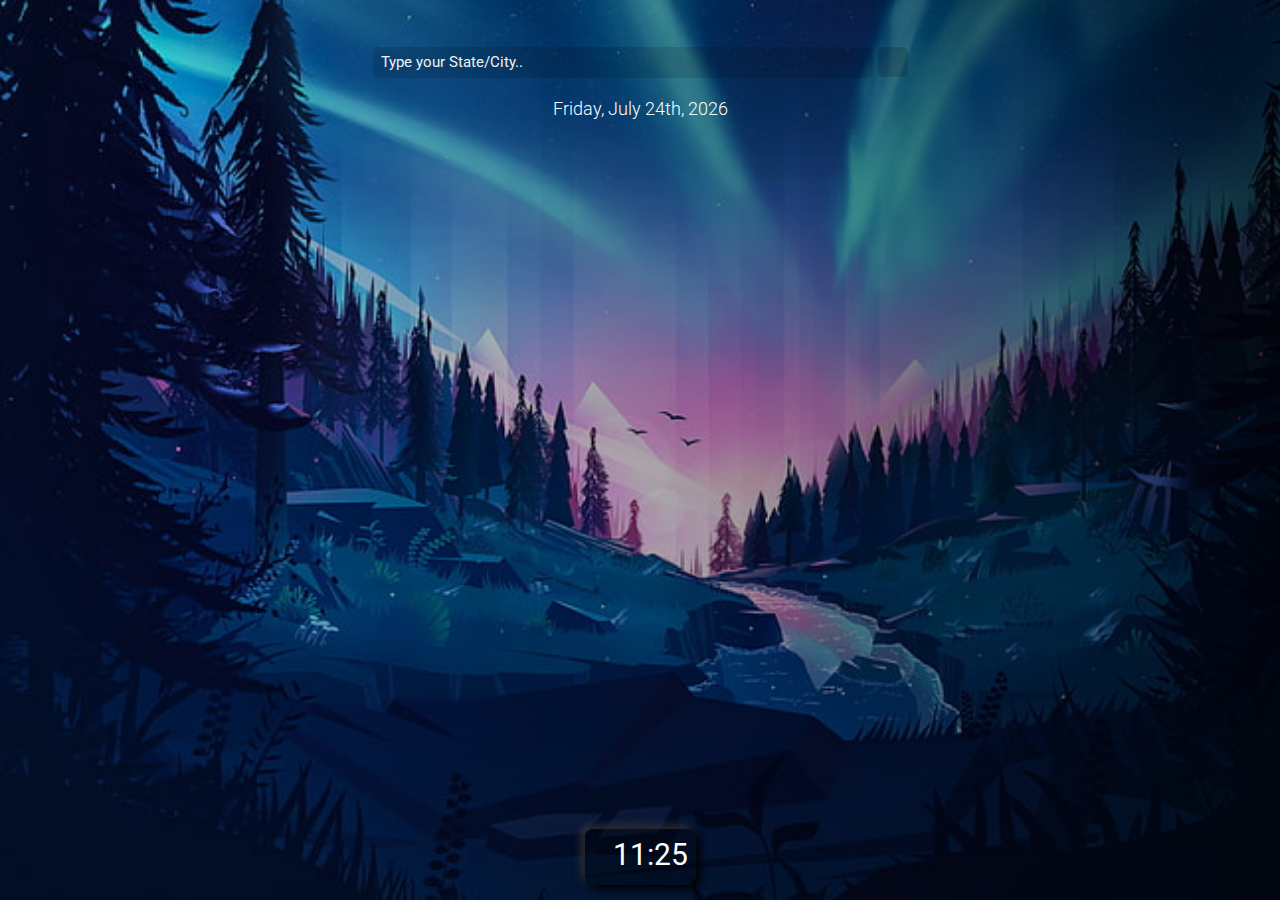
==== public/index.html @ 50c2f18f "amazing" ====
<!DOCTYPE html>
<html>
  <head>
    <meta charset="utf-8">
    <meta name="viewport" content="width=device-width, initial-scale=1">
    <title>SmashIt-WApp</title>

    <!-- update the version number as needed -->
    <script defer src="/__/firebase/7.20.0/firebase-app.js"></script>
    <!-- include only the Firebase features as you need -->
    <script defer src="/__/firebase/7.20.0/firebase-auth.js"></script>
    <script defer src="/__/firebase/7.20.0/firebase-database.js"></script>
    <script defer src="/__/firebase/7.20.0/firebase-messaging.js"></script>
    <script defer src="/__/firebase/7.20.0/firebase-storage.js"></script>
    <!-- initialize the SDK after all desired features are loaded -->
    <script defer src="/__/firebase/init.js"></script>

    <link href="https://fonts.googleapis.com/css2?family=Monoton&family=Roboto:wght@300;400;500;700&display=swap"
    rel="stylesheet">

<link rel="stylesheet" href="queries.css">
<link rel="stylesheet" href="style.css">
<link rel="manifest" href="./manifest.webmanifest">
  </head>
  <body>
    <section>
      <div class="global">
          <div class="main">
              <div class="image">
                  <div class="search" style="margin-top: 5px">
                      <input class="cityInput" type="text" id="typedCity" placeholder="Type your State/City..">
                      <button class="addBtn" id="addcity" onclick="addCity()"><span class="iconify"
                              data-inline="false" data-icon="bx:bx-search-alt"></span></button>
                  </div>
              </div>
              <div class="city">
                  <h1 id="cityname"></h1>
                  <p class="time" id="days"></p>
              </div>
          </div>
          <div class="content">
              <div class="icon">
                  <div class="timer">
                      <span class="iconify" data-inline="false" data-icon="et:clock"></span>
                      <p class="hour" id="watch">11:25</p>

                  </div>
                  <div class="sun">
                      <p class="sun-temp" id="sunrise"></p>
                      <p class="sun-temp" id="sunset"></p>
                  </div>
              </div>
              <div class="clock">
                  <p class="descDay" id="desc"></p>
                  <div class="icon-div" id="icons">
                      <img src="" class="icon-weather">
                  </div>
                  <!--<span class="iconify" data-inline="false" data-icon="carbon:ibm-cloud" id="icon"></span>-->
                  <p class="temperatureDay" id="temperature"></p>
              </div>
          </div>
      </div>
  </section>

  <script src="https://code.iconify.design/1/1.0.6/iconify.min.js"></script>
  <script src="script.js"></script>
    <script>
      document.addEventListener('DOMContentLoaded', function() {
        // // 🔥🔥🔥🔥🔥🔥🔥🔥🔥🔥🔥🔥🔥🔥🔥🔥🔥🔥🔥🔥🔥🔥🔥🔥🔥🔥🔥🔥🔥🔥🔥
        // // The Firebase SDK is initialized and available here!
        //
        // firebase.auth().onAuthStateChanged(user => { });
        // firebase.database().ref('/path/to/ref').on('value', snapshot => { });
        // firebase.messaging().requestPermission().then(() => { });
        // firebase.storage().ref('/path/to/ref').getDownloadURL().then(() => { });
        //
        // // 🔥🔥🔥🔥🔥🔥🔥🔥🔥🔥🔥🔥🔥🔥🔥🔥🔥🔥🔥🔥🔥🔥🔥🔥🔥🔥🔥🔥🔥🔥🔥

        try {
          let app = firebase.app();
          let features = ['auth', 'database', 'messaging', 'storage'].filter(feature => typeof app[feature] === 'function');
          document.getElementById('load').innerHTML = `Firebase SDK loaded with ${features.join(', ')}`;
        } catch (e) {
          console.error(e);
          document.getElementById('load').innerHTML = 'Error loading the Firebase SDK, check the console.';
        }
      });
    </script>
  </body>
</html>
---- public/queries.css ----
@media only screen and (max-width: 980px) {
    h1#cityname {
        font-size: 35px;
    }

    div.main {
        margin-top: 5px;
    }

    div.global {
        width: 100%;
        padding: 5px;
    }

    div.image {
        margin: 0;
    }

    div.content {
        margin-bottom: 20px;
    }
}

@media only screen and (max-width: 819px) {

    div.global {
        width: 100%;
        padding: 10px;
    }

    div.main {
        margin-top: 5px;
    }

    h1#cityname {
        font-size: 20px;
    }

    div.content {
        display: flex;
        align-items: center;
        justify-content: center;
        flex-direction: column-reverse;
    }

    div.clock {
        margin-bottom: 30px;
    }

    div.image {
        margin: 0;
    }

}


@media only screen and (max-width: 620px) {


    div.main {
        display: flex;
        align-items: center;
        justify-content: center;
        flex-direction: column;
    }

    div.global {
        width: 100%;
        padding: 10px;
    }

    div.city {
        display: flex;
        align-items: center;
        justify-content: center;
        flex-direction: column;
        margin-top: 10px;
    }

    div.content {
        display: flex;
        align-items: center;
        justify-content: center;
        flex-direction: column-reverse;
        margin-top: 40px;
    }

    div.icon {
        display: flex;
        align-items: center;
        justify-content: center;
    }

    div.clock {
        margin-bottom: 20px;
    }

    h1#cityname {
        font-size: 15px;
    }

    p#days.time {
        font-size: 17px;
    }

    div.icon {
        padding: 5px;
    }

    p#watch.hour {
        font-size: 30px;
    }

    p#sunset.sun-temp {
        font-size: 20px;
        margin: 5px 0 0 0;
        text-align: center;
    }

    p#sunrise.sun-temp {
        font-size: 20px;
        margin-top: 5px;
        text-align: center;
    }
}

/* iphone 5/ SE */
/* and smaller... GalaxyFold */
@media only screen and (max-width: 330px) {


    div.main {
        display: flex;
        align-items: center;
        justify-content: center;
        flex-direction: column;
    }

    .search {
        margin-top: 30px;
    }


    div.global {
        width: 100%;
        padding: 10px;
    }

    div.city {
        display: flex;
        align-items: center;
        justify-content: center;
        flex-direction: column;
        margin-top: 10px;
    }

    div.content {
        display: flex;
        align-items: center;
        justify-content: center;
        flex-direction: column-reverse;
        margin-top: 10px;
    }

    div.icon {
        display: flex;
        align-items: center;
        justify-content: center;
        padding: 20px;
    }

    div.clock {
        margin-bottom: 20px;
    }

    h1#cityname {
        font-size: 17px;
        margin-bottom: 5px;
    }

    p#days.time {
        font-size: 15px;
    }

    div.icon {
        padding: 15px;
    }

    p#watch.hour {
        font-size: 10px;
    }

    p#sunset.sun-temp {
        font-size: 10px;
        margin: 5px 0 0 0;
        text-align: center;
    }

    p#sunrise.sun-temp {
        font-size: 10px;
        margin-top: 5px;
        text-align: center;
    }
}


/* //iPad pro Screen */
/* Work With This */
@media only screen and (min-width:768px) {
    div.main {
        display: flex;
        align-items: center;
        justify-content: center;
        flex-direction: column;
        padding-top: 5px;
        margin-bottom: -110px;
    }

    .cityInput {
        margin-top: 10px;
        width: 500px;
    }
    div.global {
        width: 80%;
        padding: 10px;
    }

    button {
        margin-top: 9.5px;
    }
    div.city {
        display: flex;
        align-items: center;
        justify-content: center;
        flex-direction: column;
    }

    div.content {
        display: flex;
        align-items: center;
        justify-content: center;
        flex-direction: column-reverse;
        margin-top: 150px;
    }

    div.icon {
        display: flex;
        align-items: center;
        justify-content: center;
    }


    h1#cityname {
        margin-top: 20px;
        font-size: 40px;
    }

    p#days.time {
        font-size: 25px;
    }

    p#desc.descDay {
        margin-top: 100px;
        font-size: 30px;
    }

    div.icon {
        padding: 8px;
        margin-bottom: 20px;
    }

    p#watch.hour {
        font-size: 30px;
    }

    p#sunset.sun-temp {
        font-size: 20px;
        margin: 5px 0 0 0;
        text-align: center;
    }

    p#sunrise.sun-temp {
        font-size: 20px;
        margin-top: 5px;
        text-align: center;
    }
}

/* For Desktop Screens */

@media only screen and (max-width: 1500px) {
    div.main {
        display: flex;
        align-items: center;
        justify-content: center;
        flex-direction: column;
        padding-top: 2px;
    
    }

    div.global {
        width: 80%;
        padding: 10px;
    }

    h1#cityname {
        margin-top: 10px;
        font-size: 2px;
    }

    div.city {
        display: flex;
        align-items: center;
        justify-content: center;
        flex-direction: column;
    }
    div.content {
        display: flex;
        align-items: center;
        justify-content: center;
        flex-direction: column-reverse;
    }

    div.icon {
        display: flex;
        align-items: center;
        justify-content: center;
    }

    h1#cityname {
        font-size: 50px;
    }

    p#days.time {
        font-size: 18px;
        margin: 0;
    }

    div.icon {
        padding: 8px;
        margin-bottom: 5px;
        margin-top: 5px;
    }

    p#watch.hour {
        font-size: 30px;
    }


    p#sunset.sun-temp {
        font-size: 20px;
        margin: 5px 0 0 0;
        text-align: center;
    }

    p#sunrise.sun-temp {
        font-size: 20px;
        margin-top: 5px;
        text-align: center;
    }
}
---- public/style.css ----
* {
    margin: 0;
    padding: 0;
    box-sizing: border-box;
}

/* Background Image */
section {
    background-image: linear-gradient(250.6deg, rgba(0, 0, 0, 0.75) 5.69%, rgba(0, 0, 0, 0.5325) 23.05%, rgba(0, 0, 0, 0.36) 44.86%, rgba(0, 0, 0, 0.255) 62.24%, rgba(0, 0, 0, 0.06) 81.33%, rgba(0, 0, 0, 0) 96.43%), url(images/auroral-forest-wallpaper-preview.jpg);
    background-size: cover;
    min-height: 100vh;
    display: flex;
    justify-content: center;
}

.global {
    display: flex;
    justify-content: space-between;
    align-items: center;
    flex-direction: column;
    padding: 90px;
    width: 100%;
    background-color: transparent;
}

.main {
    display: flex;
    align-items: flex-start;
    justify-content: space-between;
    width: 90%;
}

.content {
    display: flex;
    justify-content: space-between;
    align-items: flex-end;
    width: 90%;
}

.icon {
    display: flex;
    align-items: end;
    justify-content: center;
    flex-direction: column;
    padding: 10px;
    background: rgba(0, 0, 0, 0.295);
    box-shadow: 4px 4px 9px rgb(0, 0, 0),
                -4px -4px 9px rgba(59, 59, 59, 0.801);
    border-radius: 8px;
}

.clock {
    display: flex;
    align-items: center;
    justify-content: center;
    flex-direction: column;
}

.image {
    display: flex;
    align-items: center;
    justify-content: center;
    flex-direction: column;
    border-radius: 8px;
    background-color: transparent;
    margin-top: 10px;
    padding: 10px;
}

/****************************************************/
/**************General Set Up********************/
/****************************************************/


img {
    height: 70px;
    margin-top: 8px;
    width: 80%;
    background-color: transparent;
    border-radius: 10px;
    background-size: 100px 50px;
}

.search {
    display: flex;
    align-items: center;
    justify-content: space-between;
    margin-top: 2px;
}

.cityInput {
    border: none;
    outline: none;
    background-color: rgba(0, 0, 0, 0.13);
    border-radius: 5px;
    padding: 8px;
    font-family: 'Roboto', sans-serif;
    margin-right: 5px;
    color: rgb(241, 241, 241);
}

.addBtn {
    outline: none;
    border: none;
    border-radius: 5px;
    background-color: rgba(0, 0, 0, 0.164);
    color: #FB5607;
    width: 30px;
    height: 30px;
    font-size: 25px;
    padding: 2px;
    cursor: pointer;
}

.addBtn:active {
    transform: scale(0.9);
}

::-webkit-input-placeholder {
    color: rgb(241, 241, 241);
    font-size: 15px;
}

.city h1 {
    font-size: 50px;
    color: rgb(255, 255, 255);
    font-family: 'Monoton', cursive;
    font-weight: 300;
}

.city p {
    color: white;
    font-weight: 300;
    font-family: 'Roboto', sans-serif;
    font-size: 20px;
    position: relative;
    float: right;
}

.icon .iconify {
    color: white;
    font-size: 50px;
    margin-right: 20px;
}


.icon p {
    color: rgb(255, 255, 255);
    font-family: 'Roboto', sans-serif;
    font-weight: 400;
}

.descDay,
.temperatureDay {
    color: white;
    font-family: 'Roboto', sans-serif;
    font-size: 30px;
    font-weight: 300;
}

.clock .icon-div img {
    height: 250px;
    width: auto;
    margin: -25px;
}


.timer {
    display: flex;
    align-items: center;
    justify-content: center;
}

.hour {
    color: white;
    font-family: 'Roboto', sans-serif;
    font-size: 40px;
    font-weight: 300;
}

.sun {
    display: flex;
    align-items: center;
    justify-content: space-between;
    font-family: 'Roboto', sans-serif;
}

.sun-temp {
    font-size: 25px;
    font-weight: 300;
    margin: 20px 20px 0px 0px;
}
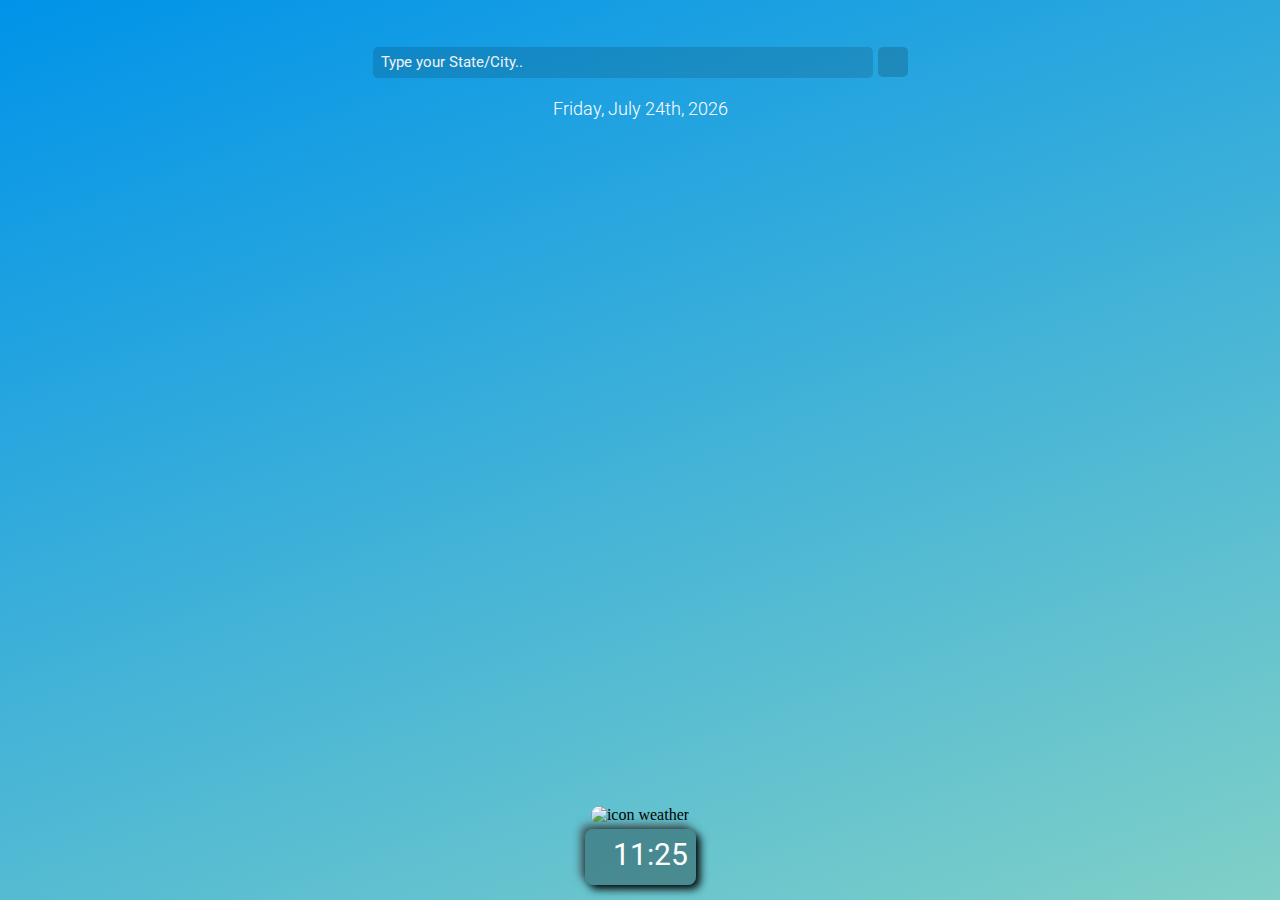
==== commit 2873c043: "from master branch with love" ====
--- a/public/index.html
+++ b/public/index.html
@@ -1,5 +1,5 @@
 <!DOCTYPE html>
-<html>
+<html lang="en">
   <head>
     <meta charset="utf-8">
     <meta name="viewport" content="width=device-width, initial-scale=1">
@@ -53,7 +53,7 @@
               <div class="clock">
                   <p class="descDay" id="desc"></p>
                   <div class="icon-div" id="icons">
-                      <img src="" class="icon-weather">
+                      <img src="" alt="icon weather" class="icon-weather">
                   </div>
                   <!--<span class="iconify" data-inline="false" data-icon="carbon:ibm-cloud" id="icon"></span>-->
                   <p class="temperatureDay" id="temperature"></p>
@@ -64,6 +64,11 @@
 
   <script src="https://code.iconify.design/1/1.0.6/iconify.min.js"></script>
   <script src="script.js"></script>
+
+  <script>
+    localStorage.setItem("typedCity", 
+    "cityInput")
+  </script>
     <script>
       document.addEventListener('DOMContentLoaded', function() {
         // // 🔥🔥🔥🔥🔥🔥🔥🔥🔥🔥🔥🔥🔥🔥🔥🔥🔥🔥🔥🔥🔥🔥🔥🔥🔥🔥🔥🔥🔥🔥🔥
--- a/public/style.css
+++ b/public/style.css
@@ -6,7 +6,9 @@
 
 /* Background Image */
 section {
-    background-image: linear-gradient(250.6deg, rgba(0, 0, 0, 0.75) 5.69%, rgba(0, 0, 0, 0.5325) 23.05%, rgba(0, 0, 0, 0.36) 44.86%, rgba(0, 0, 0, 0.255) 62.24%, rgba(0, 0, 0, 0.06) 81.33%, rgba(0, 0, 0, 0) 96.43%), url(images/auroral-forest-wallpaper-preview.jpg);
+    background-color: #0093E9;
+background-image: linear-gradient(160deg, #0093E9 0%, #80D0C7 100%);
+
     background-size: cover;
     min-height: 100vh;
     display: flex;
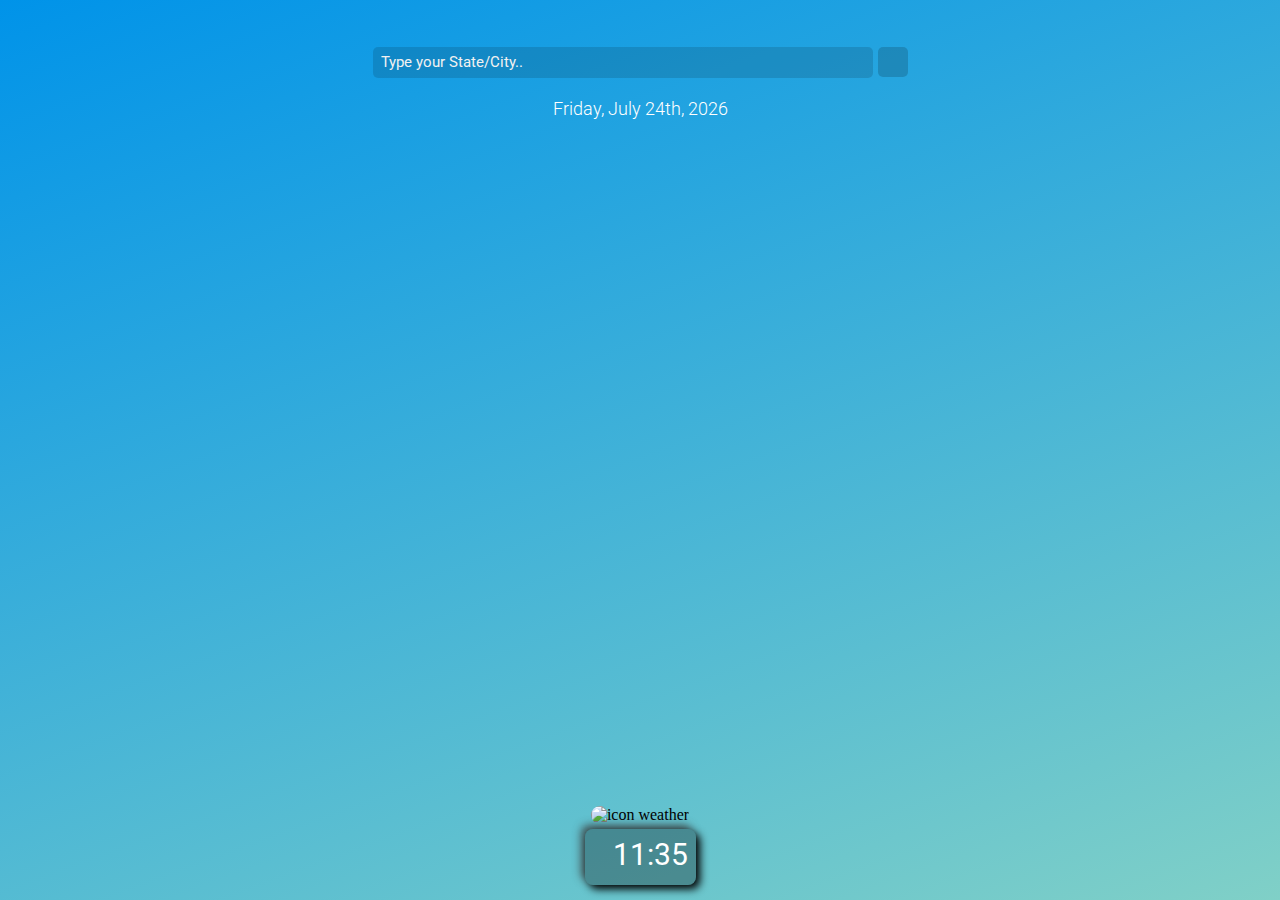
==== commit 52c6d759: "from feature branc" ====
--- a/public/index.html
+++ b/public/index.html
@@ -42,7 +42,7 @@
               <div class="icon">
                   <div class="timer">
                       <span class="iconify" data-inline="false" data-icon="et:clock"></span>
-                      <p class="hour" id="watch">11:25</p>
+                      <p class="hour" id="watch">11:35</p>
 
                   </div>
                   <div class="sun">
